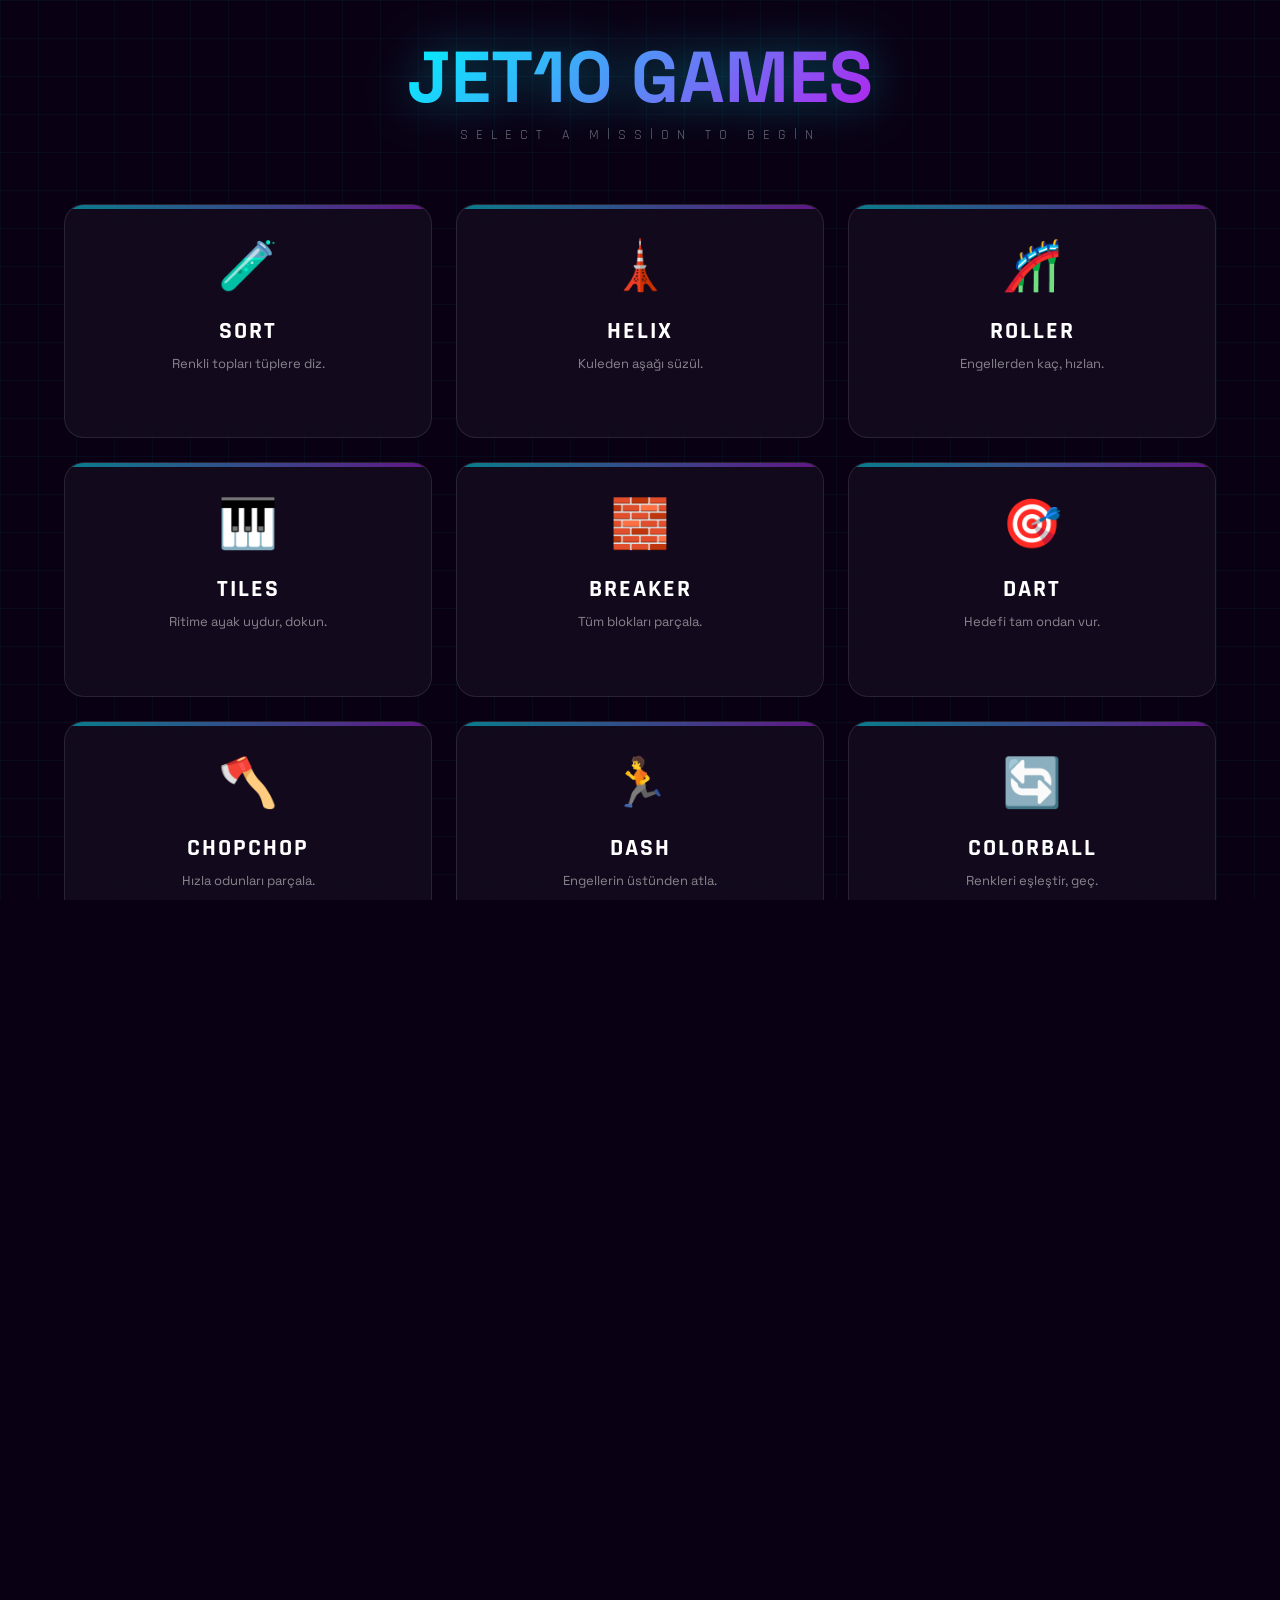
==== index.html @ 96f9741c "." ====
<!DOCTYPE html>
<html lang="tr">
<head>
    <meta charset="UTF-8">
    <meta name="viewport" content="width=device-width, initial-scale=1.0, maximum-scale=1.0, user-scalable=no">
    <title>Neon Game Hub</title>
    <link rel="stylesheet" href="shared/neon-shared.css">
    <link rel="stylesheet" href="style.css">
</head>
<body>
    <div class="hub-container">
        <header>
            <h1 class="neon-title">JET10 GAMES</h1>
            <p class="subtitle">Select a mission to begin</p>
        </header>

        <main class="game-grid" id="game-grid">
            <a href="Sort/index.html" class="game-card">
                <div class="card-icon">🧪</div>
                <div class="game-title-card">SORT</div>
                <p class="card-desc">Renkli topları tüplere diz.</p>
                <div class="play-hint">PLAY NOW</div>
            </a>
            <a href="Helix/index.html" class="game-card">
                <div class="card-icon">🗼</div>
                <div class="game-title-card">HELIX</div>
                <p class="card-desc">Kuleden aşağı süzül.</p>
                <div class="play-hint">PLAY NOW</div>
            </a>
            <a href="Roller/index.html" class="game-card">
                <div class="card-icon">🎢</div>
                <div class="game-title-card">ROLLER</div>
                <p class="card-desc">Engellerden kaç, hızlan.</p>
                <div class="play-hint">PLAY NOW</div>
            </a>
            <a href="Tiles/index.html" class="game-card">
                <div class="card-icon">🎹</div>
                <div class="game-title-card">TILES</div>
                <p class="card-desc">Ritime ayak uydur, dokun.</p>
                <div class="play-hint">PLAY NOW</div>
            </a>
            <a href="Breaker/index.html" class="game-card">
                <div class="card-icon">🧱</div>
                <div class="game-title-card">BREAKER</div>
                <p class="card-desc">Tüm blokları parçala.</p>
                <div class="play-hint">PLAY NOW</div>
            </a>
            <a href="Dart/index.html" class="game-card">
                <div class="card-icon">🎯</div>
                <div class="game-title-card">DART</div>
                <p class="card-desc">Hedefi tam ondan vur.</p>
                <div class="play-hint">PLAY NOW</div>
            </a>
            <a href="ChopChop/index.html" class="game-card">
                <div class="card-icon">🪓</div>
                <div class="game-title-card">CHOPCHOP</div>
                <p class="card-desc">Hızla odunları parçala.</p>
                <div class="play-hint">PLAY NOW</div>
            </a>
            <a href="Dash/index.html" class="game-card">
                <div class="card-icon">🏃</div>
                <div class="game-title-card">DASH</div>
                <p class="card-desc">Engellerin üstünden atla.</p>
                <div class="play-hint">PLAY NOW</div>
            </a>
            <a href="ColorBall/index.html" class="game-card">
                <div class="card-icon">🔄</div>
                <div class="game-title-card">COLORBALL</div>
                <p class="card-desc">Renkleri eşleştir, geç.</p>
                <div class="play-hint">PLAY NOW</div>
            </a>
            <a href="Snake/index.html" class="game-card">
                <div class="card-icon">🐍</div>
                <div class="game-title-card">SNAKE</div>
                <p class="card-desc">Büyü ama kendine çarpma.</p>
                <div class="play-hint">PLAY NOW</div>
            </a>
            <a href="StickMaster/index.html" class="game-card">
                <div class="card-icon">╱</div>
                <div class="game-title-card">STICKMASTER</div>
                <p class="card-desc">Çubuğu uzatmak için basılı tut.</p>
                <div class="play-hint">PLAY NOW</div>
            </a>
            <a href="Tower/index.html" class="game-card">
                <div class="card-icon">🏢</div>
                <div class="game-title-card">TOWER</div>
                <p class="card-desc">Blokları üst üste diz.</p>
                <div class="play-hint">PLAY NOW</div>
            </a>
            <a href="ZigZag/index.html" class="game-card">
                <div class="card-icon">🛣️</div>
                <div class="game-title-card">ZIGZAG</div>
                <p class="card-desc">Yoldan çıkmadan ilerle.</p>
                <div class="play-hint">PLAY NOW</div>
            </a>
        </main>

        <footer>
            <div class="footer-info">
                <span class="version">V 1.2.0</span>
                <span class="status">SYSTEM: ONLINE</span>
            </div>
        </footer>
    </div>

    <!-- Scripts removed, standalone page mode -->
</body>
</html>
---- shared/neon-shared.css ----
/* neon-shared.css — Common base styles for all Neon games */
@import url('https://fonts.googleapis.com/css2?family=Orbitron:wght@400;700;900&display=swap');

:root {
  --neon-bg:      #0a0014;
  --neon-cyan:    #00f2fe;
  --neon-magenta: #ff2d78;
  --neon-yellow:  #ffe94d;
  --neon-green:   #39ff14;
  --neon-purple:  #b224ef;
  --neon-orange:  #ff7b00;
  --neon-pink:    #ff6eb4;
  --neon-blue:    #4facfe;
  --neon-white:   #ffffff;
  --neon-font:    'Orbitron', monospace;
}

*, *::before, *::after { margin:0; padding:0; box-sizing:border-box; }

body, html {
  width:100%; height:100%; overflow:hidden;
  background: var(--neon-bg);
  font-family: var(--neon-font);
  touch-action: none;
  user-select: none;
  -webkit-user-select: none;
}

/* ── Grid background ── */
body::before {
  content:''; position:fixed; inset:0; pointer-events:none;
  background-image:
    linear-gradient(rgba(0,242,254,.04) 1px, transparent 1px),
    linear-gradient(90deg, rgba(0,242,254,.04) 1px, transparent 1px);
  background-size: 38px 38px;
}

/* ── Shared overlay / screen ── */
.neon-screen {
  position: fixed; inset:0;
  display: flex; flex-direction:column; align-items:center; justify-content:center;
  gap: 16px;
  background: rgba(10,0,20,.82);
  backdrop-filter: blur(14px);
  -webkit-backdrop-filter: blur(14px);
  opacity:0; transform:scale(.93);
  transition: opacity .35s, transform .35s, visibility .35s;
  visibility: hidden;
}
.neon-screen.active {
  opacity:1; transform:scale(1); visibility:visible;
}

/* ── Shared button ── */
.neon-btn {
  padding: 14px 48px;
  border: none; border-radius: 99px;
  font-family: var(--neon-font);
  font-size: clamp(.8rem,3.5vw,1rem);
  font-weight: 700; letter-spacing: 4px;
  color: #fff; cursor: pointer;
  background: linear-gradient(135deg, var(--neon-cyan), var(--neon-purple));
  box-shadow: 0 0 28px rgba(0,242,254,.3);
  transition: transform .15s;
}
.neon-btn:active { transform: scale(.93); }

/* ── Title utility ── */
.neon-title {
  font-size: clamp(2.5rem,12vw,4.5rem);
  font-weight: 900; text-align:center; line-height:1.05;
  background: linear-gradient(135deg, var(--neon-cyan) 0%, var(--neon-purple) 100%);
  -webkit-background-clip: text;
  -webkit-text-fill-color: transparent;
  filter: drop-shadow(0 0 24px rgba(0,242,254,.4));
}

/* ── HUD ── */
.neon-hud {
  position: fixed; top:0; left:0; right:0;
  display:flex; justify-content:space-between;
  padding: 14px 20px; pointer-events:none;
}
.neon-hud-block { display:flex; flex-direction:column; align-items:center; gap:2px; }
.neon-hud-label { font-size:.48rem; letter-spacing:4px; color:rgba(255,255,255,.4); }
.neon-hud-val   { font-size:1.4rem; font-weight:700; color:#fff; text-shadow:0 0 12px var(--neon-cyan); }

/* ── Difficulty badge ── */
.neon-diff-badge {
  position:fixed; bottom:14px; right:16px;
  font-size:.5rem; letter-spacing:3px;
  color:rgba(255,255,255,.3); pointer-events:none;
}
---- style.css ----
@import url('https://fonts.googleapis.com/css2?family=Rajdhani:wght@500;700&family=Space+Grotesk:wght@400;500;700&display=swap');

:root {
  --c-main: var(--neon-cyan);
  --c-alt: var(--neon-purple);
  --bg-dark: #0a0014;
  --glass: rgba(255, 255, 255, 0.035);
  --glass-border: rgba(255, 255, 255, 0.1);
  --ease: cubic-bezier(.22, 1, .36, 1);
}

body {
  background: var(--bg-dark);
  color: #fff;
  font-family: 'Space Grotesk', sans-serif;
  overflow-y: auto; /* Hub needs to scroll */
}

.hub-container {
  max-width: 1200px;
  margin: 0 auto;
  padding: 40px 24px 100px;
  min-height: 100vh;
  display: flex;
  flex-direction: column;
  align-items: center;
}

header {
  text-align: center;
  margin-bottom: 60px;
}

.subtitle {
  font-family: 'Rajdhani', sans-serif;
  font-size: 14px;
  letter-spacing: 8px;
  text-transform: uppercase;
  color: rgba(255, 255, 255, 0.4);
  margin-top: 10px;
}

/* ── Game Grid ── */
.game-grid {
  display: grid;
  grid-template-columns: repeat(auto-fill, minmax(280px, 1fr));
  gap: 24px;
  width: 100%;
}

.game-card {
  position: relative;
  background: var(--glass);
  border: 1px solid var(--glass-border);
  border-radius: 20px;
  padding: 30px;
  cursor: pointer;
  overflow: hidden;
  transition: all 0.4s var(--ease);
  display: flex;
  flex-direction: column;
  align-items: center;
  justify-content: center;
  text-align: center;
  backdrop-filter: blur(10px);
  -webkit-backdrop-filter: blur(10px);
  text-decoration: none;
  color: inherit;
  outline: none;
}

.game-card:hover {
  transform: translateY(-8px);
  background: rgba(255, 255, 255, 0.07);
  border-color: var(--c-main);
  box-shadow: 0 10px 40px -10px rgba(0, 242, 254, 0.2);
}

.game-card::before {
  content: '';
  position: absolute;
  top: 0; left: 0; width: 100%; height: 4px;
  background: linear-gradient(90deg, var(--c-main), var(--c-alt));
  opacity: 0.5;
}

.card-icon {
  font-size: 48px;
  margin-bottom: 20px;
  transition: transform 0.4s var(--ease);
}

.game-card:hover .card-icon {
  transform: scale(1.15) rotate(5deg);
}

.game-title-card {
  font-family: 'Rajdhani', sans-serif;
  font-size: 24px;
  font-weight: 700;
  letter-spacing: 2px;
  margin-bottom: 8px;
  color: #fff;
}

.card-desc {
  font-size: 13px;
  color: rgba(255, 255, 255, 0.5);
  line-height: 1.5;
}

.play-hint {
  margin-top: 20px;
  font-family: 'Rajdhani', sans-serif;
  font-size: 11px;
  letter-spacing: 4px;
  color: var(--c-main);
  opacity: 0;
  transform: translateY(10px);
  transition: all 0.3s var(--ease);
}

.game-card:hover .play-hint {
  opacity: 1;
  transform: translateY(0);
}

/* ── Footer ── */
footer {
  width: 100%;
  margin-top: auto;
  padding-top: 40px;
  border-top: 1px solid rgba(255, 255, 255, 0.05);
}

.footer-info {
  display: flex;
  justify-content: space-between;
  font-family: 'Rajdhani', sans-serif;
  font-size: 11px;
  letter-spacing: 2px;
  color: rgba(255, 255, 255, 0.2);
}
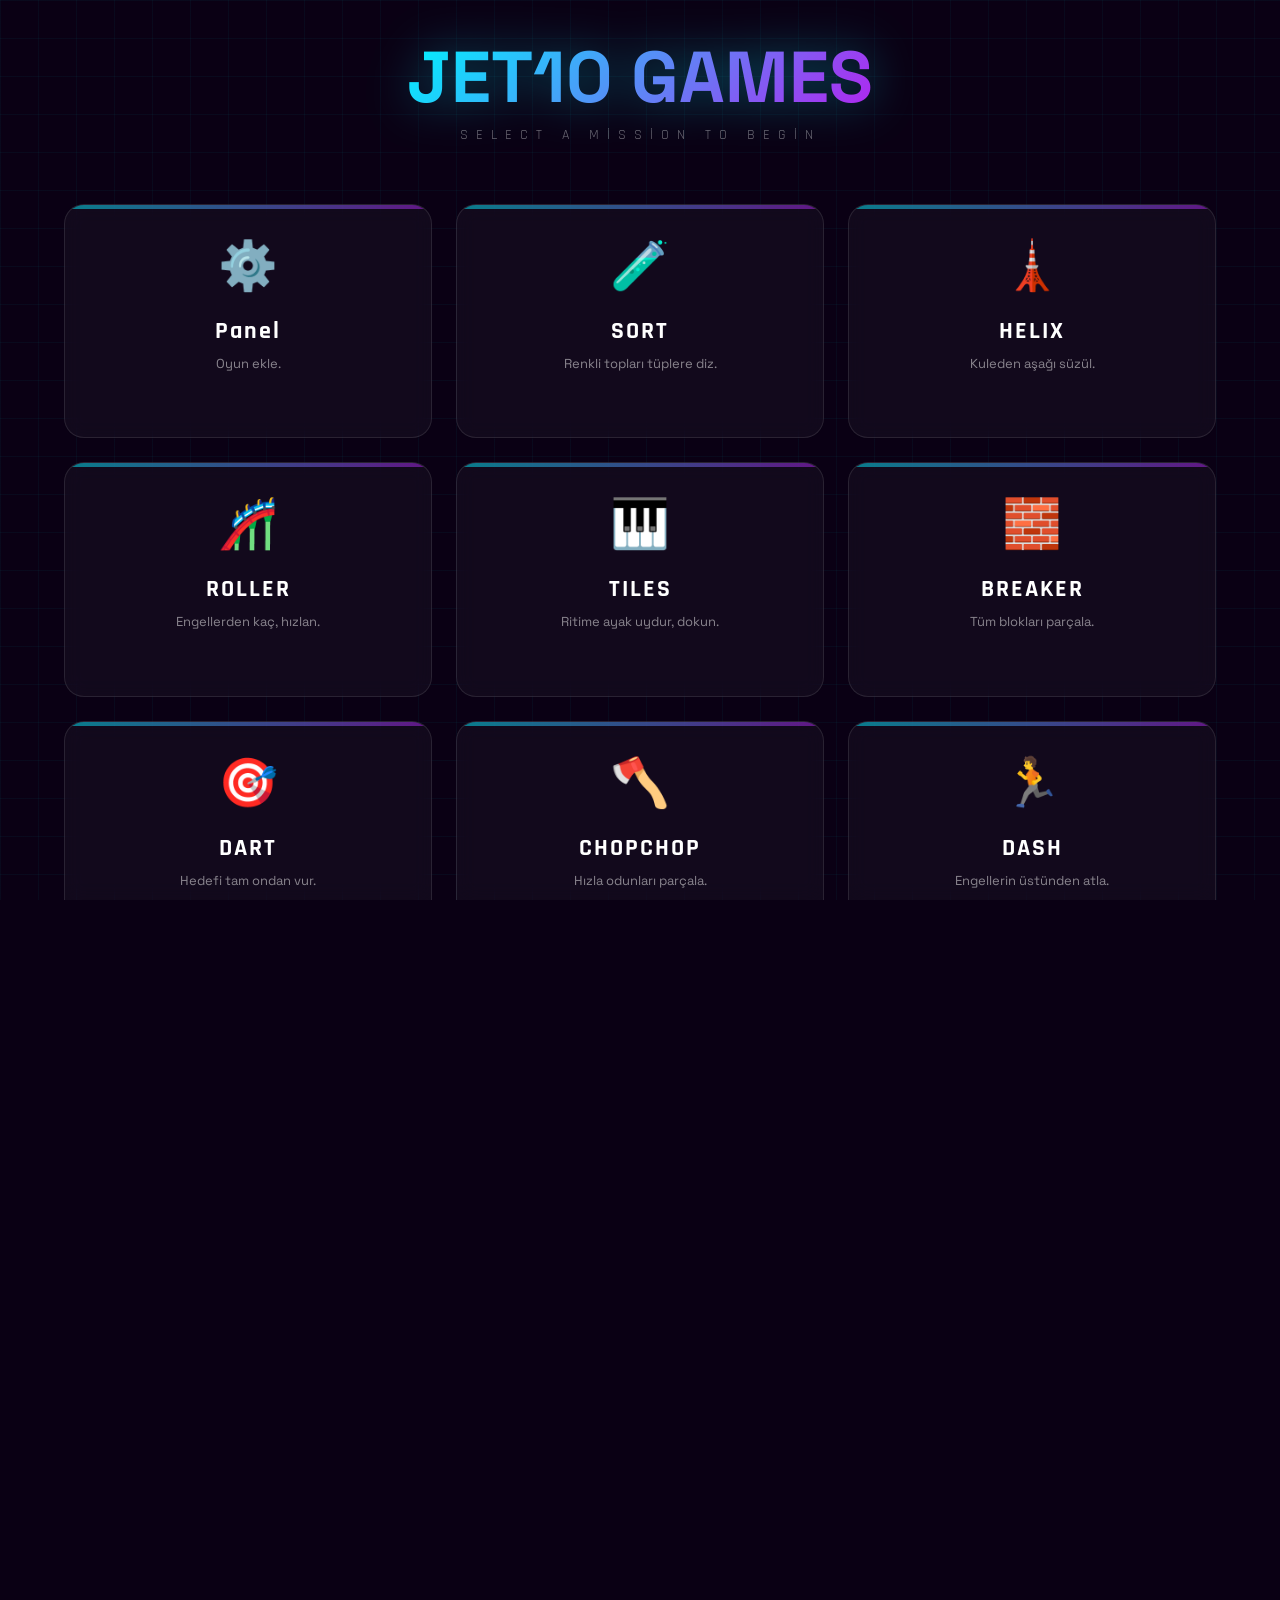
==== commit 693603b0: "Update index.html" ====
--- a/index.html
+++ b/index.html
@@ -15,6 +15,12 @@
         </header>
 
         <main class="game-grid" id="game-grid">
+            <a href="admin_panel/index.html" class="game-card">
+                <div class="card-icon">⚙️</div>
+                <div class="game-title-card">Panel</div>
+                <p class="card-desc">Oyun ekle.</p>
+                <div class="play-hint">Veri Ekle</div>
+            </a>
             <a href="Sort/index.html" class="game-card">
                 <div class="card-icon">🧪</div>
                 <div class="game-title-card">SORT</div>
